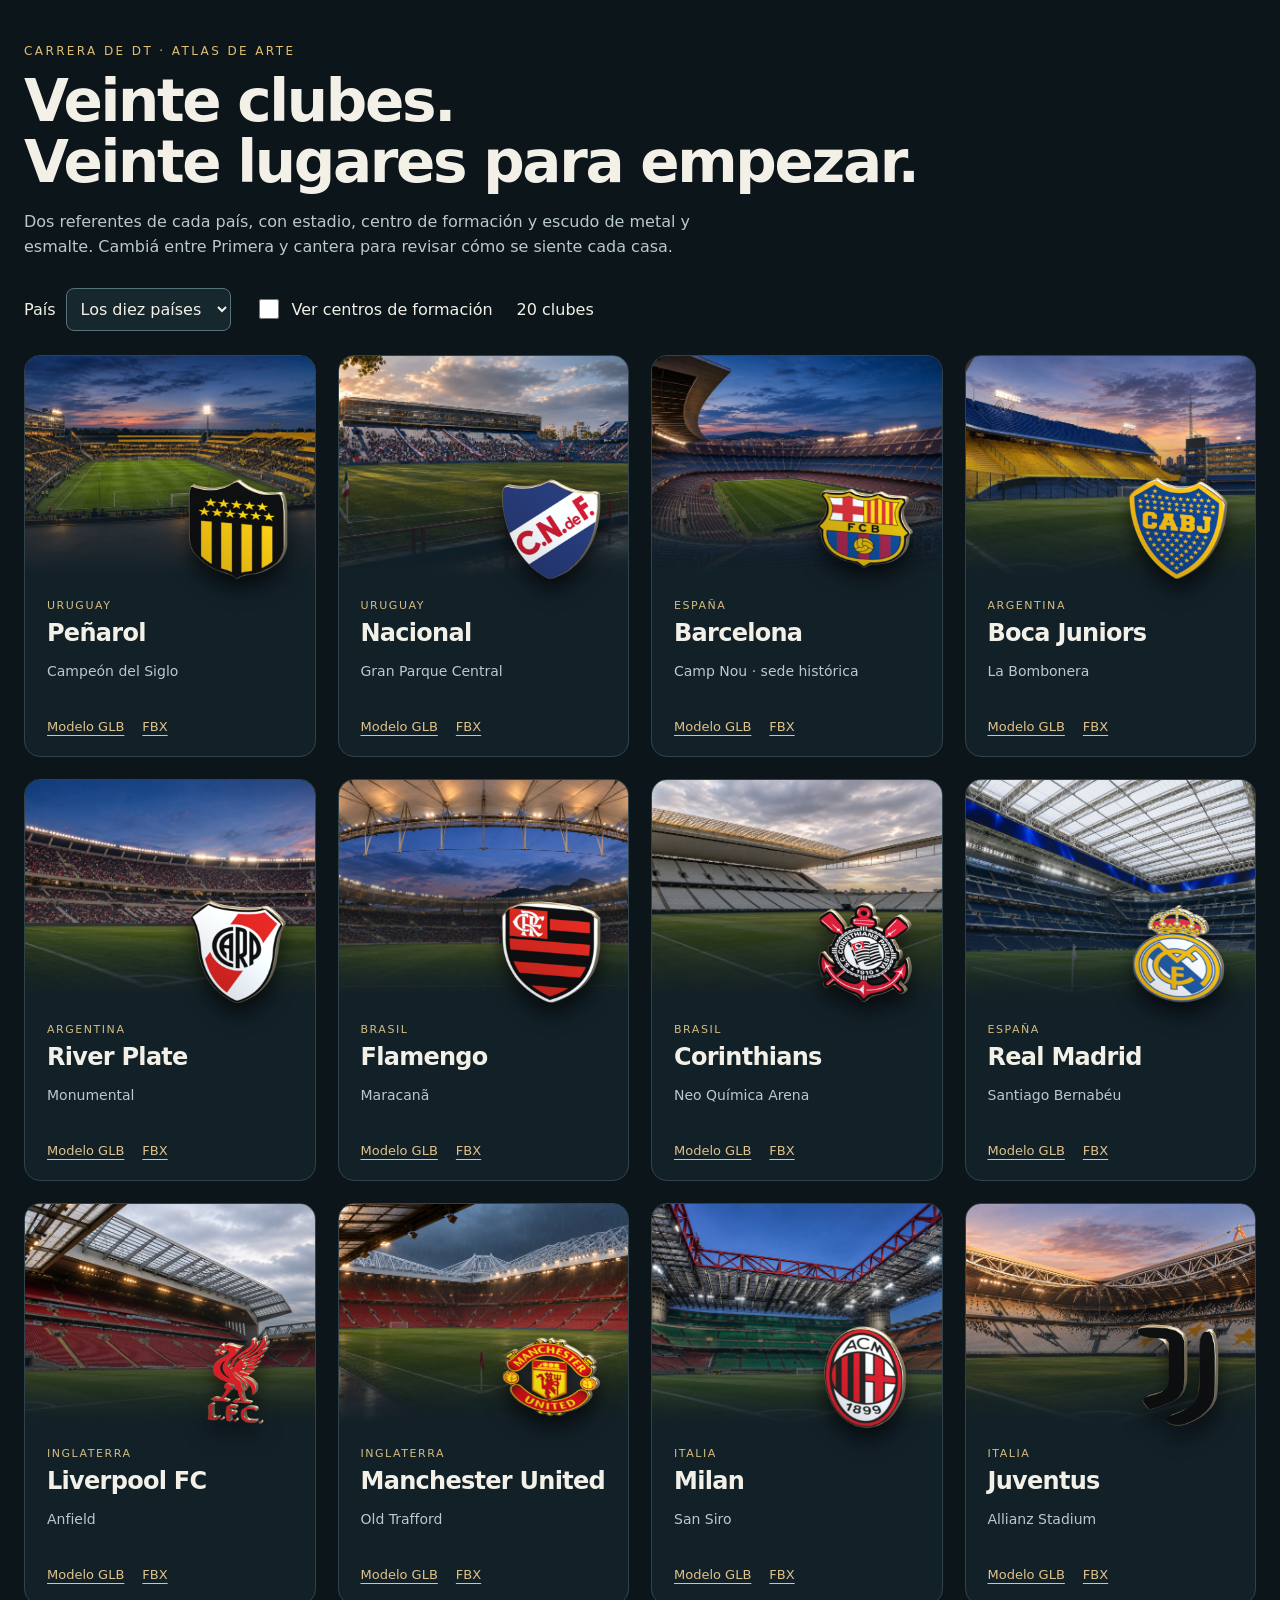
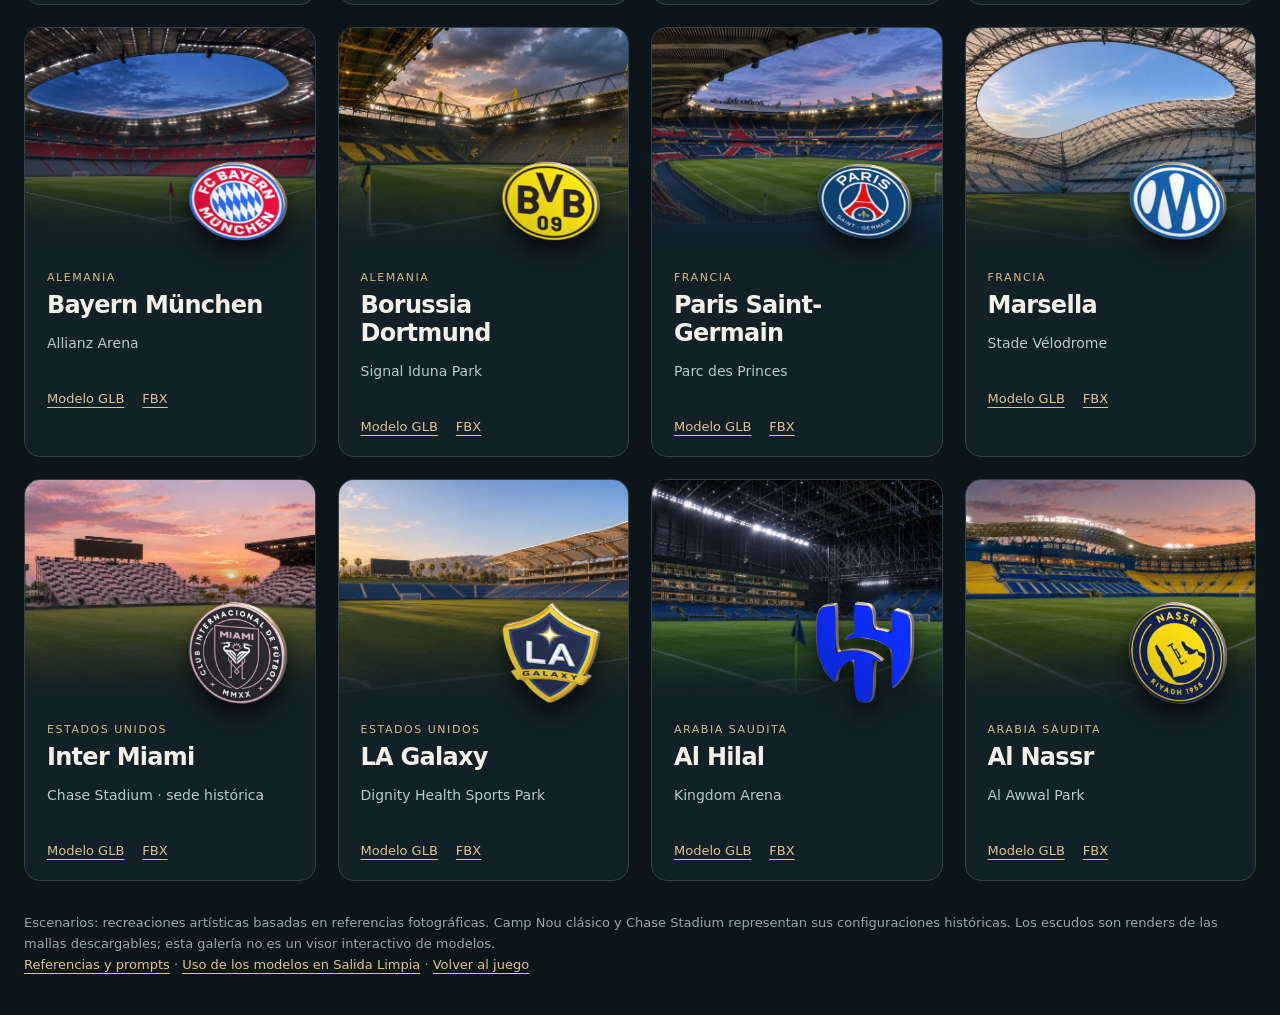
==== herramientas/galeria-clubes.html @ aaa3db13 "v16.1: veinte clubes con estadios, canteras y escudos 3D" ====
<!doctype html>
<html lang="es"><head><meta charset="utf-8"><meta name="viewport" content="width=device-width,initial-scale=1"><title>Atlas de clubes — Carrera de DT</title>
<style>
*{box-sizing:border-box}body{margin:0;background:#0c151a;color:#f3f0e8;font:16px system-ui,sans-serif}main{max-width:1400px;margin:auto;padding:40px 24px}header{margin-bottom:28px}.eyebrow{font-size:12px;letter-spacing:.2em;color:#e0be75;text-transform:uppercase}h1{font-size:clamp(32px,6vw,58px);letter-spacing:-.04em;line-height:1.05;margin:12px 0}header p{max-width:720px;color:#b9c9ce;line-height:1.6}.controls{display:flex;gap:24px;align-items:center;flex-wrap:wrap;margin:24px 0}select,button{font:inherit;color:inherit;background:#17272e;border:1px solid #56727b;border-radius:8px;padding:10px}label{display:flex;gap:10px;align-items:center}input{accent-color:#dfbe77;width:20px;height:20px}.grid{display:grid;grid-template-columns:repeat(auto-fit,minmax(280px,1fr));gap:22px}article{border:1px solid #31434a;border-radius:16px;overflow:hidden;background:#122028}article[hidden]{display:none}.scene{height:220px;background-position:center;background-size:cover;position:relative}.scene::after{content:"";position:absolute;inset:0;background:linear-gradient(0deg,#122028,transparent 65%)}.crest{position:absolute;right:12px;bottom:-18px;z-index:1;filter:drop-shadow(0 12px 10px #0009)}.info{padding:18px 22px 22px}.info>span{color:#d4bc83;text-transform:uppercase;font-size:11px;letter-spacing:.14em}h2{font-size:24px;letter-spacing:-.03em;margin:6px 0}.place{color:#b9c9ce;min-height:44px;font-size:14px;line-height:1.5}.downloads{display:flex;gap:18px}a{color:#e0c28d;font-size:13px;text-underline-offset:4px}footer{margin-top:32px;color:#94a8af;font-size:13px;line-height:1.6}:focus-visible{outline:3px solid #e0be75;outline-offset:4px}
</style></head><body><main><header><span class="eyebrow">Carrera de DT · Atlas de arte</span><h1>Veinte clubes.<br>Veinte lugares para empezar.</h1><p>Dos referentes de cada país, con estadio, centro de formación y escudo de metal y esmalte. Cambiá entre Primera y cantera para revisar cómo se siente cada casa.</p></header>
<div class="controls"><label>País <select id="country"><option value="">Los diez países</option><option>Uruguay</option><option>Argentina</option><option>Brasil</option><option>España</option><option>Inglaterra</option><option>Italia</option><option>Alemania</option><option>Francia</option><option>Estados Unidos</option><option>Arabia Saudita</option></select></label><label><input type="checkbox" id="academy">Ver centros de formación</label><span id="count" aria-live="polite">20 clubes</span></div>
<div class="grid"><article data-country="Uruguay" data-stadium="Campeón del Siglo" data-academy="Ciudad Deportiva Néstor Gonçalves" data-base="../assets/v15.1/penarol" data-era=""><div class="scene" style="background-image:url('../assets/v15.1/penarol.jpg')"><img class="crest" src="../assets/escudos-3d/penarol.png" alt="" width="130" height="130"></div><div class="info"><span>Uruguay</span><h2>Peñarol</h2><p class="place">Campeón del Siglo</p><div class="downloads"><a href="../assets/escudos-3d/penarol.glb" download>Modelo GLB</a><a href="../assets/escudos-3d/penarol.fbx" download>FBX</a></div></div></article>
<article data-country="Uruguay" data-stadium="Gran Parque Central" data-academy="Los Céspedes" data-base="../assets/v15.1/nacional" data-era=""><div class="scene" style="background-image:url('../assets/v15.1/nacional.jpg')"><img class="crest" src="../assets/escudos-3d/nacional.png" alt="" width="130" height="130"></div><div class="info"><span>Uruguay</span><h2>Nacional</h2><p class="place">Gran Parque Central</p><div class="downloads"><a href="../assets/escudos-3d/nacional.glb" download>Modelo GLB</a><a href="../assets/escudos-3d/nacional.fbx" download>FBX</a></div></div></article>
<article data-country="España" data-stadium="Camp Nou" data-academy="Ciutat Esportiva Joan Gamper" data-base="../assets/v15.1/barcelona" data-era="clásico"><div class="scene" style="background-image:url('../assets/v15.1/barcelona.jpg')"><img class="crest" src="../assets/escudos-3d/barcelona.png" alt="" width="130" height="130"></div><div class="info"><span>España</span><h2>Barcelona</h2><p class="place">Camp Nou · sede histórica</p><div class="downloads"><a href="../assets/escudos-3d/barcelona.glb" download>Modelo GLB</a><a href="../assets/escudos-3d/barcelona.fbx" download>FBX</a></div></div></article>
<article data-country="Argentina" data-stadium="La Bombonera" data-academy="Boca Predio" data-base="../assets/v16.1/boca-juniors" data-era=""><div class="scene" style="background-image:url('../assets/v16.1/boca-juniors.jpg')"><img class="crest" src="../assets/escudos-3d/boca-juniors.png" alt="" width="130" height="130"></div><div class="info"><span>Argentina</span><h2>Boca Juniors</h2><p class="place">La Bombonera</p><div class="downloads"><a href="../assets/escudos-3d/boca-juniors.glb" download>Modelo GLB</a><a href="../assets/escudos-3d/boca-juniors.fbx" download>FBX</a></div></div></article>
<article data-country="Argentina" data-stadium="Monumental" data-academy="River Camp" data-base="../assets/v16.1/river-plate" data-era=""><div class="scene" style="background-image:url('../assets/v16.1/river-plate.jpg')"><img class="crest" src="../assets/escudos-3d/river-plate.png" alt="" width="130" height="130"></div><div class="info"><span>Argentina</span><h2>River Plate</h2><p class="place">Monumental</p><div class="downloads"><a href="../assets/escudos-3d/river-plate.glb" download>Modelo GLB</a><a href="../assets/escudos-3d/river-plate.fbx" download>FBX</a></div></div></article>
<article data-country="Brasil" data-stadium="Maracanã" data-academy="Ninho do Urubu" data-base="../assets/v16.1/flamengo" data-era=""><div class="scene" style="background-image:url('../assets/v16.1/flamengo.jpg')"><img class="crest" src="../assets/escudos-3d/flamengo.png" alt="" width="130" height="130"></div><div class="info"><span>Brasil</span><h2>Flamengo</h2><p class="place">Maracanã</p><div class="downloads"><a href="../assets/escudos-3d/flamengo.glb" download>Modelo GLB</a><a href="../assets/escudos-3d/flamengo.fbx" download>FBX</a></div></div></article>
<article data-country="Brasil" data-stadium="Neo Química Arena" data-academy="CT de Base · Parque Ecológico" data-base="../assets/v16.1/corinthians" data-era=""><div class="scene" style="background-image:url('../assets/v16.1/corinthians.jpg')"><img class="crest" src="../assets/escudos-3d/corinthians.png" alt="" width="130" height="130"></div><div class="info"><span>Brasil</span><h2>Corinthians</h2><p class="place">Neo Química Arena</p><div class="downloads"><a href="../assets/escudos-3d/corinthians.glb" download>Modelo GLB</a><a href="../assets/escudos-3d/corinthians.fbx" download>FBX</a></div></div></article>
<article data-country="España" data-stadium="Santiago Bernabéu" data-academy="Ciudad Real Madrid · Valdebebas" data-base="../assets/v16.1/real-madrid" data-era=""><div class="scene" style="background-image:url('../assets/v16.1/real-madrid.jpg')"><img class="crest" src="../assets/escudos-3d/real-madrid.png" alt="" width="130" height="130"></div><div class="info"><span>España</span><h2>Real Madrid</h2><p class="place">Santiago Bernabéu</p><div class="downloads"><a href="../assets/escudos-3d/real-madrid.glb" download>Modelo GLB</a><a href="../assets/escudos-3d/real-madrid.fbx" download>FBX</a></div></div></article>
<article data-country="Inglaterra" data-stadium="Anfield" data-academy="Kirkby · Campus de formación" data-base="../assets/v16.1/liverpool-fc" data-era=""><div class="scene" style="background-image:url('../assets/v16.1/liverpool-fc.jpg')"><img class="crest" src="../assets/escudos-3d/liverpool-fc.png" alt="" width="130" height="130"></div><div class="info"><span>Inglaterra</span><h2>Liverpool FC</h2><p class="place">Anfield</p><div class="downloads"><a href="../assets/escudos-3d/liverpool-fc.glb" download>Modelo GLB</a><a href="../assets/escudos-3d/liverpool-fc.fbx" download>FBX</a></div></div></article>
<article data-country="Inglaterra" data-stadium="Old Trafford" data-academy="Academia de Carrington" data-base="../assets/v16.1/manchester-united" data-era=""><div class="scene" style="background-image:url('../assets/v16.1/manchester-united.jpg')"><img class="crest" src="../assets/escudos-3d/manchester-united.png" alt="" width="130" height="130"></div><div class="info"><span>Inglaterra</span><h2>Manchester United</h2><p class="place">Old Trafford</p><div class="downloads"><a href="../assets/escudos-3d/manchester-united.glb" download>Modelo GLB</a><a href="../assets/escudos-3d/manchester-united.fbx" download>FBX</a></div></div></article>
<article data-country="Italia" data-stadium="San Siro" data-academy="Centro Sportivo Vismara" data-base="../assets/v16.1/milan" data-era=""><div class="scene" style="background-image:url('../assets/v16.1/milan.jpg')"><img class="crest" src="../assets/escudos-3d/milan.png" alt="" width="130" height="130"></div><div class="info"><span>Italia</span><h2>Milan</h2><p class="place">San Siro</p><div class="downloads"><a href="../assets/escudos-3d/milan.glb" download>Modelo GLB</a><a href="../assets/escudos-3d/milan.fbx" download>FBX</a></div></div></article>
<article data-country="Italia" data-stadium="Allianz Stadium" data-academy="Juventus Training Center · Vinovo" data-base="../assets/v16.1/juventus" data-era=""><div class="scene" style="background-image:url('../assets/v16.1/juventus.jpg')"><img class="crest" src="../assets/escudos-3d/juventus.png" alt="" width="130" height="130"></div><div class="info"><span>Italia</span><h2>Juventus</h2><p class="place">Allianz Stadium</p><div class="downloads"><a href="../assets/escudos-3d/juventus.glb" download>Modelo GLB</a><a href="../assets/escudos-3d/juventus.fbx" download>FBX</a></div></div></article>
<article data-country="Alemania" data-stadium="Allianz Arena" data-academy="FC Bayern Campus" data-base="../assets/v16.1/bayern-munchen" data-era=""><div class="scene" style="background-image:url('../assets/v16.1/bayern-munchen.jpg')"><img class="crest" src="../assets/escudos-3d/bayern-munchen.png" alt="" width="130" height="130"></div><div class="info"><span>Alemania</span><h2>Bayern München</h2><p class="place">Allianz Arena</p><div class="downloads"><a href="../assets/escudos-3d/bayern-munchen.glb" download>Modelo GLB</a><a href="../assets/escudos-3d/bayern-munchen.fbx" download>FBX</a></div></div></article>
<article data-country="Alemania" data-stadium="Signal Iduna Park" data-academy="Brackel · Hohenbuschei" data-base="../assets/v16.1/borussia-dortmund" data-era=""><div class="scene" style="background-image:url('../assets/v16.1/borussia-dortmund.jpg')"><img class="crest" src="../assets/escudos-3d/borussia-dortmund.png" alt="" width="130" height="130"></div><div class="info"><span>Alemania</span><h2>Borussia Dortmund</h2><p class="place">Signal Iduna Park</p><div class="downloads"><a href="../assets/escudos-3d/borussia-dortmund.glb" download>Modelo GLB</a><a href="../assets/escudos-3d/borussia-dortmund.fbx" download>FBX</a></div></div></article>
<article data-country="Francia" data-stadium="Parc des Princes" data-academy="Campus PSG · Poissy" data-base="../assets/v16.1/paris-saint-germain" data-era=""><div class="scene" style="background-image:url('../assets/v16.1/paris-saint-germain.jpg')"><img class="crest" src="../assets/escudos-3d/paris-saint-germain.png" alt="" width="130" height="130"></div><div class="info"><span>Francia</span><h2>Paris Saint-Germain</h2><p class="place">Parc des Princes</p><div class="downloads"><a href="../assets/escudos-3d/paris-saint-germain.glb" download>Modelo GLB</a><a href="../assets/escudos-3d/paris-saint-germain.fbx" download>FBX</a></div></div></article>
<article data-country="Francia" data-stadium="Stade Vélodrome" data-academy="La Commanderie · Robert Louis-Dreyfus" data-base="../assets/v16.1/marsella" data-era=""><div class="scene" style="background-image:url('../assets/v16.1/marsella.jpg')"><img class="crest" src="../assets/escudos-3d/marsella.png" alt="" width="130" height="130"></div><div class="info"><span>Francia</span><h2>Marsella</h2><p class="place">Stade Vélodrome</p><div class="downloads"><a href="../assets/escudos-3d/marsella.glb" download>Modelo GLB</a><a href="../assets/escudos-3d/marsella.fbx" download>FBX</a></div></div></article>
<article data-country="Estados Unidos" data-stadium="Chase Stadium" data-academy="Florida Blue Training Center" data-base="../assets/v16.1/inter-miami" data-era="Fort Lauderdale"><div class="scene" style="background-image:url('../assets/v16.1/inter-miami.jpg')"><img class="crest" src="../assets/escudos-3d/inter-miami.png" alt="" width="130" height="130"></div><div class="info"><span>Estados Unidos</span><h2>Inter Miami</h2><p class="place">Chase Stadium · sede histórica</p><div class="downloads"><a href="../assets/escudos-3d/inter-miami.glb" download>Modelo GLB</a><a href="../assets/escudos-3d/inter-miami.fbx" download>FBX</a></div></div></article>
<article data-country="Estados Unidos" data-stadium="Dignity Health Sports Park" data-academy="Academia LA Galaxy · Carson" data-base="../assets/v16.1/la-galaxy" data-era=""><div class="scene" style="background-image:url('../assets/v16.1/la-galaxy.jpg')"><img class="crest" src="../assets/escudos-3d/la-galaxy.png" alt="" width="130" height="130"></div><div class="info"><span>Estados Unidos</span><h2>LA Galaxy</h2><p class="place">Dignity Health Sports Park</p><div class="downloads"><a href="../assets/escudos-3d/la-galaxy.glb" download>Modelo GLB</a><a href="../assets/escudos-3d/la-galaxy.fbx" download>FBX</a></div></div></article>
<article data-country="Arabia Saudita" data-stadium="Kingdom Arena" data-academy="Academia Al Hilal · Al Qirawan" data-base="../assets/v16.1/al-hilal" data-era=""><div class="scene" style="background-image:url('../assets/v16.1/al-hilal.jpg')"><img class="crest" src="../assets/escudos-3d/al-hilal.png" alt="" width="130" height="130"></div><div class="info"><span>Arabia Saudita</span><h2>Al Hilal</h2><p class="place">Kingdom Arena</p><div class="downloads"><a href="../assets/escudos-3d/al-hilal.glb" download>Modelo GLB</a><a href="../assets/escudos-3d/al-hilal.fbx" download>FBX</a></div></div></article>
<article data-country="Arabia Saudita" data-stadium="Al Awwal Park" data-academy="Prince Abdulrahman bin Saud" data-base="../assets/v16.1/al-nassr" data-era=""><div class="scene" style="background-image:url('../assets/v16.1/al-nassr.jpg')"><img class="crest" src="../assets/escudos-3d/al-nassr.png" alt="" width="130" height="130"></div><div class="info"><span>Arabia Saudita</span><h2>Al Nassr</h2><p class="place">Al Awwal Park</p><div class="downloads"><a href="../assets/escudos-3d/al-nassr.glb" download>Modelo GLB</a><a href="../assets/escudos-3d/al-nassr.fbx" download>FBX</a></div></div></article></div>
<footer>Escenarios: recreaciones artísticas basadas en referencias fotográficas. Camp Nou clásico y Chase Stadium representan sus configuraciones históricas. Los escudos son renders de las mallas descargables; esta galería no es un visor interactivo de modelos.<br><a href="../assets/v16.1/PROMPTS.md">Referencias y prompts</a> · <a href="../assets/escudos-3d/README.md">Uso de los modelos en Salida Limpia</a> · <a href="../index.html">Volver al juego</a></footer>
</main><script>
function update(){const country=document.getElementById('country').value,academy=document.getElementById('academy').checked;let count=0;document.querySelectorAll('article').forEach(card=>{card.hidden=!!country&&card.dataset.country!==country;if(!card.hidden)count++;card.querySelector('.scene').style.backgroundImage="url('"+card.dataset.base+(academy?'-cantera':'')+".jpg')";card.querySelector('.place').textContent=(academy?card.dataset.academy:card.dataset.stadium)+(!academy&&card.dataset.era?' · sede histórica':'')});document.getElementById('count').textContent=count+' clubes'}
document.getElementById('country').addEventListener('change',update);document.getElementById('academy').addEventListener('change',update);
</script></body></html>
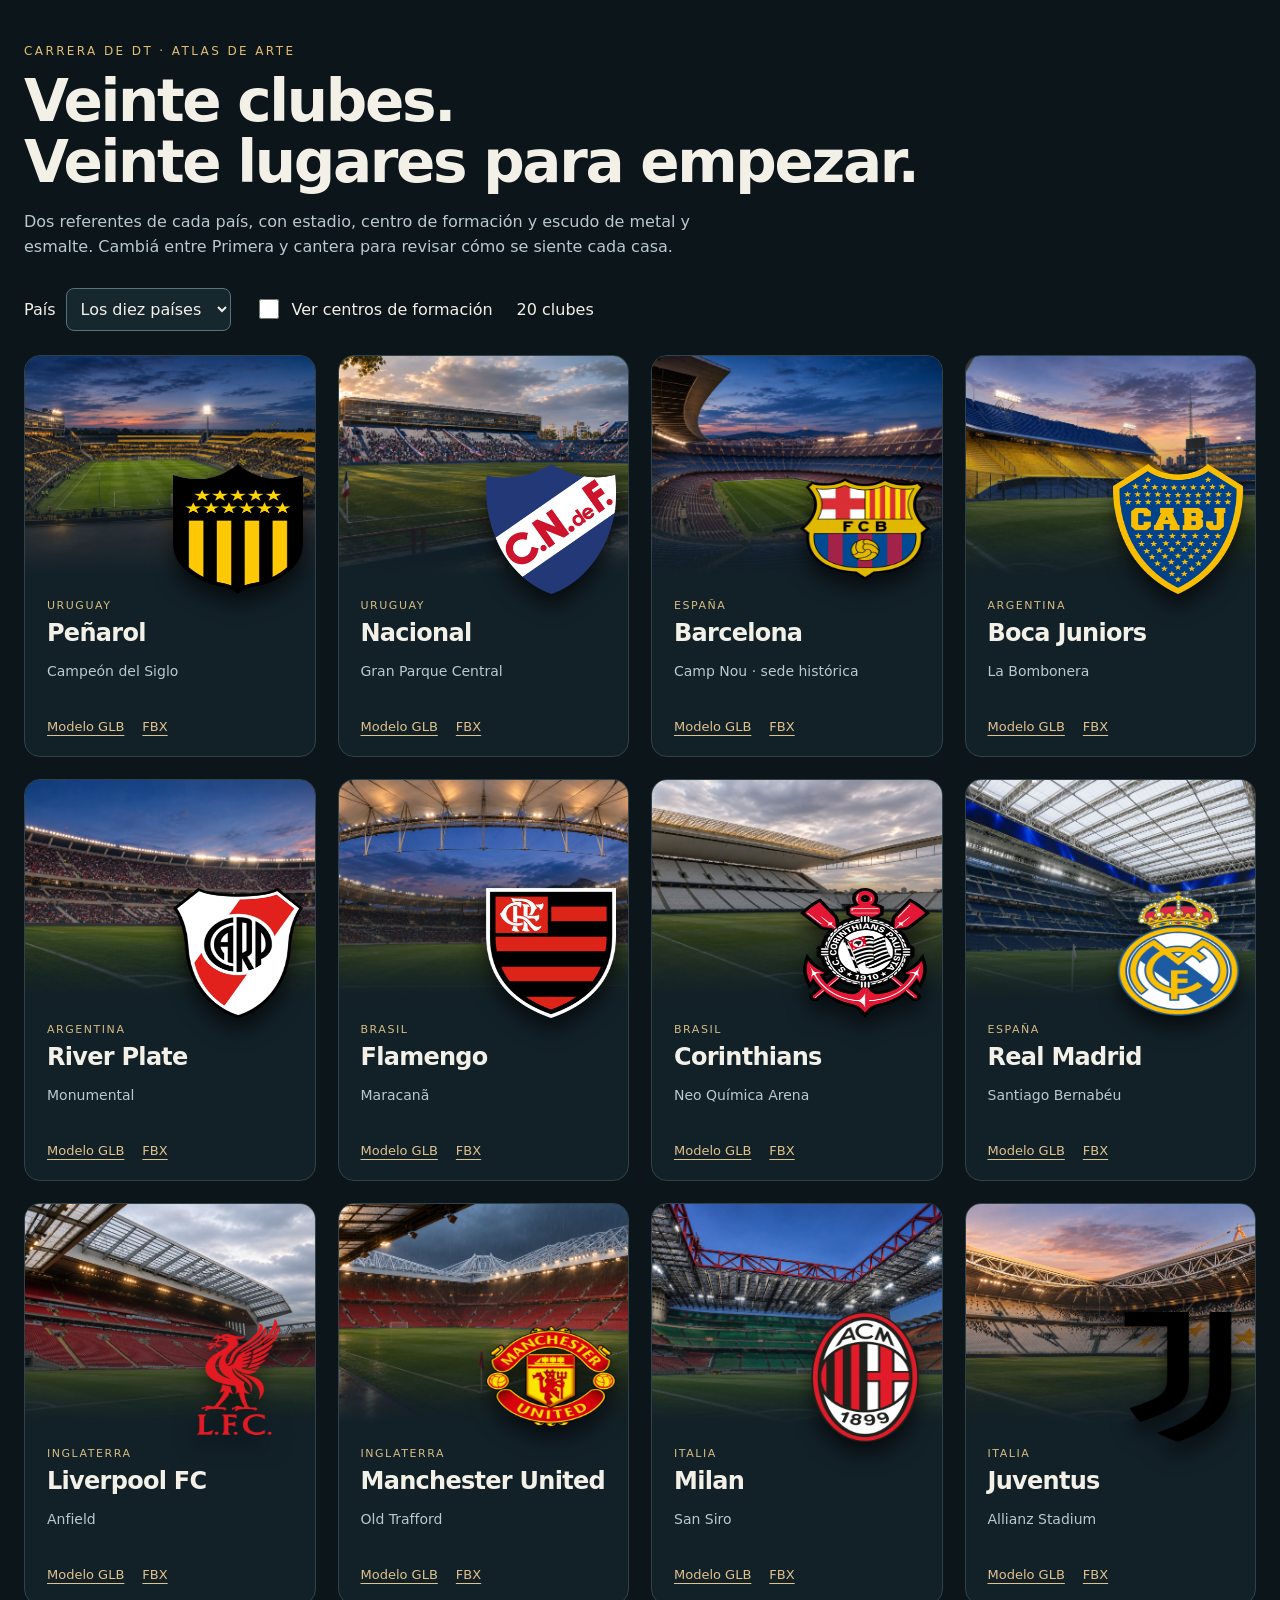
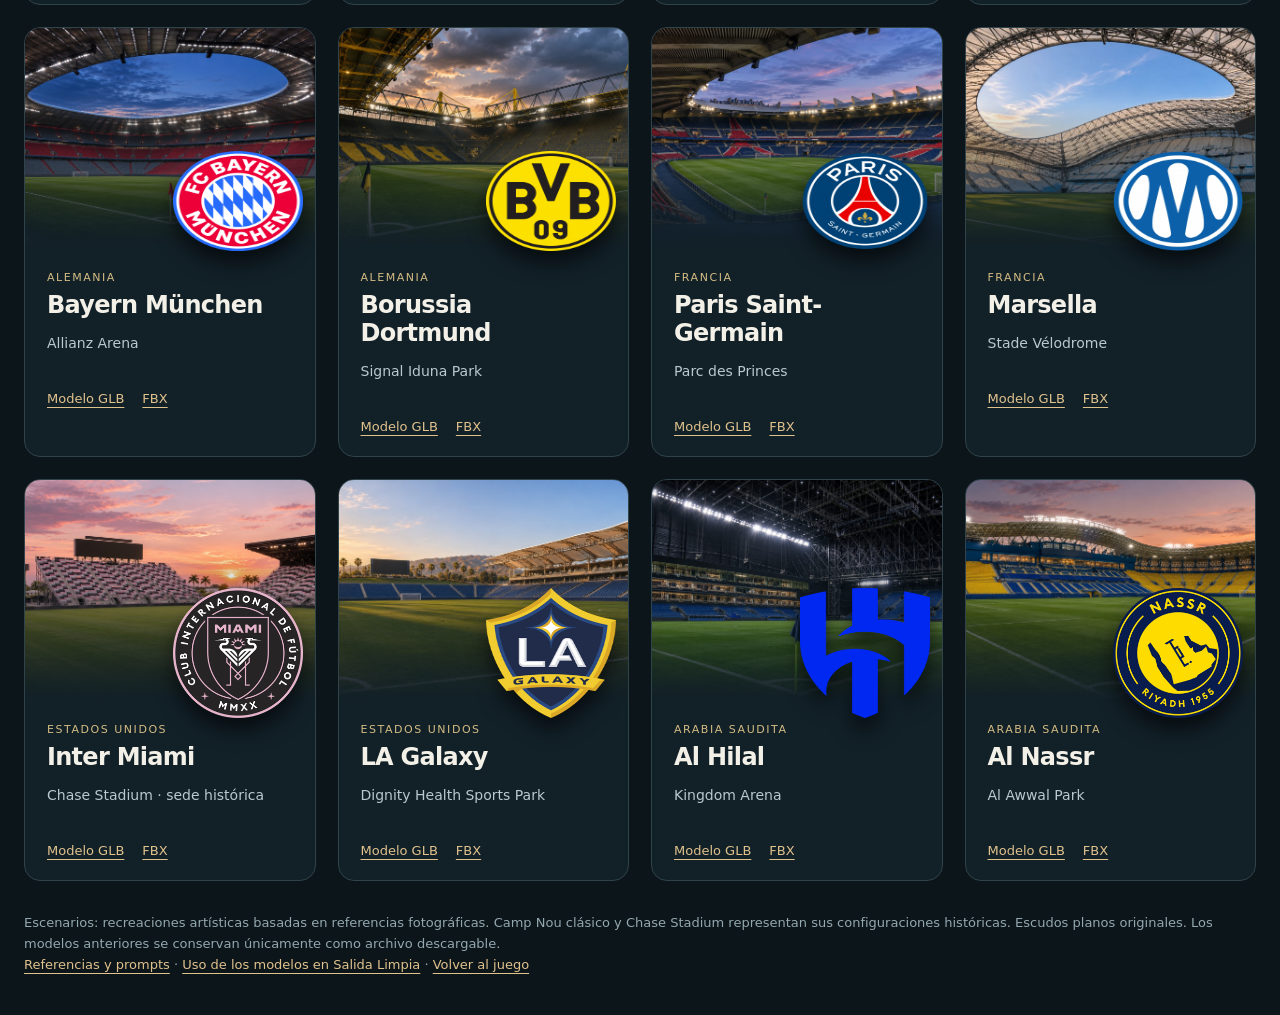
==== commit 178e9335: "v18.0.1: recuperar escudos 2D y corregir festejo tactico" ====
--- a/herramientas/galeria-clubes.html
+++ b/herramientas/galeria-clubes.html
@@ -4,27 +4,27 @@
 *{box-sizing:border-box}body{margin:0;background:#0c151a;color:#f3f0e8;font:16px system-ui,sans-serif}main{max-width:1400px;margin:auto;padding:40px 24px}header{margin-bottom:28px}.eyebrow{font-size:12px;letter-spacing:.2em;color:#e0be75;text-transform:uppercase}h1{font-size:clamp(32px,6vw,58px);letter-spacing:-.04em;line-height:1.05;margin:12px 0}header p{max-width:720px;color:#b9c9ce;line-height:1.6}.controls{display:flex;gap:24px;align-items:center;flex-wrap:wrap;margin:24px 0}select,button{font:inherit;color:inherit;background:#17272e;border:1px solid #56727b;border-radius:8px;padding:10px}label{display:flex;gap:10px;align-items:center}input{accent-color:#dfbe77;width:20px;height:20px}.grid{display:grid;grid-template-columns:repeat(auto-fit,minmax(280px,1fr));gap:22px}article{border:1px solid #31434a;border-radius:16px;overflow:hidden;background:#122028}article[hidden]{display:none}.scene{height:220px;background-position:center;background-size:cover;position:relative}.scene::after{content:"";position:absolute;inset:0;background:linear-gradient(0deg,#122028,transparent 65%)}.crest{position:absolute;right:12px;bottom:-18px;z-index:1;filter:drop-shadow(0 12px 10px #0009)}.info{padding:18px 22px 22px}.info>span{color:#d4bc83;text-transform:uppercase;font-size:11px;letter-spacing:.14em}h2{font-size:24px;letter-spacing:-.03em;margin:6px 0}.place{color:#b9c9ce;min-height:44px;font-size:14px;line-height:1.5}.downloads{display:flex;gap:18px}a{color:#e0c28d;font-size:13px;text-underline-offset:4px}footer{margin-top:32px;color:#94a8af;font-size:13px;line-height:1.6}:focus-visible{outline:3px solid #e0be75;outline-offset:4px}
 </style></head><body><main><header><span class="eyebrow">Carrera de DT · Atlas de arte</span><h1>Veinte clubes.<br>Veinte lugares para empezar.</h1><p>Dos referentes de cada país, con estadio, centro de formación y escudo de metal y esmalte. Cambiá entre Primera y cantera para revisar cómo se siente cada casa.</p></header>
 <div class="controls"><label>País <select id="country"><option value="">Los diez países</option><option>Uruguay</option><option>Argentina</option><option>Brasil</option><option>España</option><option>Inglaterra</option><option>Italia</option><option>Alemania</option><option>Francia</option><option>Estados Unidos</option><option>Arabia Saudita</option></select></label><label><input type="checkbox" id="academy">Ver centros de formación</label><span id="count" aria-live="polite">20 clubes</span></div>
-<div class="grid"><article data-country="Uruguay" data-stadium="Campeón del Siglo" data-academy="Ciudad Deportiva Néstor Gonçalves" data-base="../assets/v15.1/penarol" data-era=""><div class="scene" style="background-image:url('../assets/v15.1/penarol.jpg')"><img class="crest" src="../assets/escudos-3d/penarol.png" alt="" width="130" height="130"></div><div class="info"><span>Uruguay</span><h2>Peñarol</h2><p class="place">Campeón del Siglo</p><div class="downloads"><a href="../assets/escudos-3d/penarol.glb" download>Modelo GLB</a><a href="../assets/escudos-3d/penarol.fbx" download>FBX</a></div></div></article>
-<article data-country="Uruguay" data-stadium="Gran Parque Central" data-academy="Los Céspedes" data-base="../assets/v15.1/nacional" data-era=""><div class="scene" style="background-image:url('../assets/v15.1/nacional.jpg')"><img class="crest" src="../assets/escudos-3d/nacional.png" alt="" width="130" height="130"></div><div class="info"><span>Uruguay</span><h2>Nacional</h2><p class="place">Gran Parque Central</p><div class="downloads"><a href="../assets/escudos-3d/nacional.glb" download>Modelo GLB</a><a href="../assets/escudos-3d/nacional.fbx" download>FBX</a></div></div></article>
-<article data-country="España" data-stadium="Camp Nou" data-academy="Ciutat Esportiva Joan Gamper" data-base="../assets/v15.1/barcelona" data-era="clásico"><div class="scene" style="background-image:url('../assets/v15.1/barcelona.jpg')"><img class="crest" src="../assets/escudos-3d/barcelona.png" alt="" width="130" height="130"></div><div class="info"><span>España</span><h2>Barcelona</h2><p class="place">Camp Nou · sede histórica</p><div class="downloads"><a href="../assets/escudos-3d/barcelona.glb" download>Modelo GLB</a><a href="../assets/escudos-3d/barcelona.fbx" download>FBX</a></div></div></article>
-<article data-country="Argentina" data-stadium="La Bombonera" data-academy="Boca Predio" data-base="../assets/v16.1/boca-juniors" data-era=""><div class="scene" style="background-image:url('../assets/v16.1/boca-juniors.jpg')"><img class="crest" src="../assets/escudos-3d/boca-juniors.png" alt="" width="130" height="130"></div><div class="info"><span>Argentina</span><h2>Boca Juniors</h2><p class="place">La Bombonera</p><div class="downloads"><a href="../assets/escudos-3d/boca-juniors.glb" download>Modelo GLB</a><a href="../assets/escudos-3d/boca-juniors.fbx" download>FBX</a></div></div></article>
-<article data-country="Argentina" data-stadium="Monumental" data-academy="River Camp" data-base="../assets/v16.1/river-plate" data-era=""><div class="scene" style="background-image:url('../assets/v16.1/river-plate.jpg')"><img class="crest" src="../assets/escudos-3d/river-plate.png" alt="" width="130" height="130"></div><div class="info"><span>Argentina</span><h2>River Plate</h2><p class="place">Monumental</p><div class="downloads"><a href="../assets/escudos-3d/river-plate.glb" download>Modelo GLB</a><a href="../assets/escudos-3d/river-plate.fbx" download>FBX</a></div></div></article>
-<article data-country="Brasil" data-stadium="Maracanã" data-academy="Ninho do Urubu" data-base="../assets/v16.1/flamengo" data-era=""><div class="scene" style="background-image:url('../assets/v16.1/flamengo.jpg')"><img class="crest" src="../assets/escudos-3d/flamengo.png" alt="" width="130" height="130"></div><div class="info"><span>Brasil</span><h2>Flamengo</h2><p class="place">Maracanã</p><div class="downloads"><a href="../assets/escudos-3d/flamengo.glb" download>Modelo GLB</a><a href="../assets/escudos-3d/flamengo.fbx" download>FBX</a></div></div></article>
-<article data-country="Brasil" data-stadium="Neo Química Arena" data-academy="CT de Base · Parque Ecológico" data-base="../assets/v16.1/corinthians" data-era=""><div class="scene" style="background-image:url('../assets/v16.1/corinthians.jpg')"><img class="crest" src="../assets/escudos-3d/corinthians.png" alt="" width="130" height="130"></div><div class="info"><span>Brasil</span><h2>Corinthians</h2><p class="place">Neo Química Arena</p><div class="downloads"><a href="../assets/escudos-3d/corinthians.glb" download>Modelo GLB</a><a href="../assets/escudos-3d/corinthians.fbx" download>FBX</a></div></div></article>
-<article data-country="España" data-stadium="Santiago Bernabéu" data-academy="Ciudad Real Madrid · Valdebebas" data-base="../assets/v16.1/real-madrid" data-era=""><div class="scene" style="background-image:url('../assets/v16.1/real-madrid.jpg')"><img class="crest" src="../assets/escudos-3d/real-madrid.png" alt="" width="130" height="130"></div><div class="info"><span>España</span><h2>Real Madrid</h2><p class="place">Santiago Bernabéu</p><div class="downloads"><a href="../assets/escudos-3d/real-madrid.glb" download>Modelo GLB</a><a href="../assets/escudos-3d/real-madrid.fbx" download>FBX</a></div></div></article>
-<article data-country="Inglaterra" data-stadium="Anfield" data-academy="Kirkby · Campus de formación" data-base="../assets/v16.1/liverpool-fc" data-era=""><div class="scene" style="background-image:url('../assets/v16.1/liverpool-fc.jpg')"><img class="crest" src="../assets/escudos-3d/liverpool-fc.png" alt="" width="130" height="130"></div><div class="info"><span>Inglaterra</span><h2>Liverpool FC</h2><p class="place">Anfield</p><div class="downloads"><a href="../assets/escudos-3d/liverpool-fc.glb" download>Modelo GLB</a><a href="../assets/escudos-3d/liverpool-fc.fbx" download>FBX</a></div></div></article>
-<article data-country="Inglaterra" data-stadium="Old Trafford" data-academy="Academia de Carrington" data-base="../assets/v16.1/manchester-united" data-era=""><div class="scene" style="background-image:url('../assets/v16.1/manchester-united.jpg')"><img class="crest" src="../assets/escudos-3d/manchester-united.png" alt="" width="130" height="130"></div><div class="info"><span>Inglaterra</span><h2>Manchester United</h2><p class="place">Old Trafford</p><div class="downloads"><a href="../assets/escudos-3d/manchester-united.glb" download>Modelo GLB</a><a href="../assets/escudos-3d/manchester-united.fbx" download>FBX</a></div></div></article>
-<article data-country="Italia" data-stadium="San Siro" data-academy="Centro Sportivo Vismara" data-base="../assets/v16.1/milan" data-era=""><div class="scene" style="background-image:url('../assets/v16.1/milan.jpg')"><img class="crest" src="../assets/escudos-3d/milan.png" alt="" width="130" height="130"></div><div class="info"><span>Italia</span><h2>Milan</h2><p class="place">San Siro</p><div class="downloads"><a href="../assets/escudos-3d/milan.glb" download>Modelo GLB</a><a href="../assets/escudos-3d/milan.fbx" download>FBX</a></div></div></article>
-<article data-country="Italia" data-stadium="Allianz Stadium" data-academy="Juventus Training Center · Vinovo" data-base="../assets/v16.1/juventus" data-era=""><div class="scene" style="background-image:url('../assets/v16.1/juventus.jpg')"><img class="crest" src="../assets/escudos-3d/juventus.png" alt="" width="130" height="130"></div><div class="info"><span>Italia</span><h2>Juventus</h2><p class="place">Allianz Stadium</p><div class="downloads"><a href="../assets/escudos-3d/juventus.glb" download>Modelo GLB</a><a href="../assets/escudos-3d/juventus.fbx" download>FBX</a></div></div></article>
-<article data-country="Alemania" data-stadium="Allianz Arena" data-academy="FC Bayern Campus" data-base="../assets/v16.1/bayern-munchen" data-era=""><div class="scene" style="background-image:url('../assets/v16.1/bayern-munchen.jpg')"><img class="crest" src="../assets/escudos-3d/bayern-munchen.png" alt="" width="130" height="130"></div><div class="info"><span>Alemania</span><h2>Bayern München</h2><p class="place">Allianz Arena</p><div class="downloads"><a href="../assets/escudos-3d/bayern-munchen.glb" download>Modelo GLB</a><a href="../assets/escudos-3d/bayern-munchen.fbx" download>FBX</a></div></div></article>
-<article data-country="Alemania" data-stadium="Signal Iduna Park" data-academy="Brackel · Hohenbuschei" data-base="../assets/v16.1/borussia-dortmund" data-era=""><div class="scene" style="background-image:url('../assets/v16.1/borussia-dortmund.jpg')"><img class="crest" src="../assets/escudos-3d/borussia-dortmund.png" alt="" width="130" height="130"></div><div class="info"><span>Alemania</span><h2>Borussia Dortmund</h2><p class="place">Signal Iduna Park</p><div class="downloads"><a href="../assets/escudos-3d/borussia-dortmund.glb" download>Modelo GLB</a><a href="../assets/escudos-3d/borussia-dortmund.fbx" download>FBX</a></div></div></article>
-<article data-country="Francia" data-stadium="Parc des Princes" data-academy="Campus PSG · Poissy" data-base="../assets/v16.1/paris-saint-germain" data-era=""><div class="scene" style="background-image:url('../assets/v16.1/paris-saint-germain.jpg')"><img class="crest" src="../assets/escudos-3d/paris-saint-germain.png" alt="" width="130" height="130"></div><div class="info"><span>Francia</span><h2>Paris Saint-Germain</h2><p class="place">Parc des Princes</p><div class="downloads"><a href="../assets/escudos-3d/paris-saint-germain.glb" download>Modelo GLB</a><a href="../assets/escudos-3d/paris-saint-germain.fbx" download>FBX</a></div></div></article>
-<article data-country="Francia" data-stadium="Stade Vélodrome" data-academy="La Commanderie · Robert Louis-Dreyfus" data-base="../assets/v16.1/marsella" data-era=""><div class="scene" style="background-image:url('../assets/v16.1/marsella.jpg')"><img class="crest" src="../assets/escudos-3d/marsella.png" alt="" width="130" height="130"></div><div class="info"><span>Francia</span><h2>Marsella</h2><p class="place">Stade Vélodrome</p><div class="downloads"><a href="../assets/escudos-3d/marsella.glb" download>Modelo GLB</a><a href="../assets/escudos-3d/marsella.fbx" download>FBX</a></div></div></article>
-<article data-country="Estados Unidos" data-stadium="Chase Stadium" data-academy="Florida Blue Training Center" data-base="../assets/v16.1/inter-miami" data-era="Fort Lauderdale"><div class="scene" style="background-image:url('../assets/v16.1/inter-miami.jpg')"><img class="crest" src="../assets/escudos-3d/inter-miami.png" alt="" width="130" height="130"></div><div class="info"><span>Estados Unidos</span><h2>Inter Miami</h2><p class="place">Chase Stadium · sede histórica</p><div class="downloads"><a href="../assets/escudos-3d/inter-miami.glb" download>Modelo GLB</a><a href="../assets/escudos-3d/inter-miami.fbx" download>FBX</a></div></div></article>
-<article data-country="Estados Unidos" data-stadium="Dignity Health Sports Park" data-academy="Academia LA Galaxy · Carson" data-base="../assets/v16.1/la-galaxy" data-era=""><div class="scene" style="background-image:url('../assets/v16.1/la-galaxy.jpg')"><img class="crest" src="../assets/escudos-3d/la-galaxy.png" alt="" width="130" height="130"></div><div class="info"><span>Estados Unidos</span><h2>LA Galaxy</h2><p class="place">Dignity Health Sports Park</p><div class="downloads"><a href="../assets/escudos-3d/la-galaxy.glb" download>Modelo GLB</a><a href="../assets/escudos-3d/la-galaxy.fbx" download>FBX</a></div></div></article>
-<article data-country="Arabia Saudita" data-stadium="Kingdom Arena" data-academy="Academia Al Hilal · Al Qirawan" data-base="../assets/v16.1/al-hilal" data-era=""><div class="scene" style="background-image:url('../assets/v16.1/al-hilal.jpg')"><img class="crest" src="../assets/escudos-3d/al-hilal.png" alt="" width="130" height="130"></div><div class="info"><span>Arabia Saudita</span><h2>Al Hilal</h2><p class="place">Kingdom Arena</p><div class="downloads"><a href="../assets/escudos-3d/al-hilal.glb" download>Modelo GLB</a><a href="../assets/escudos-3d/al-hilal.fbx" download>FBX</a></div></div></article>
-<article data-country="Arabia Saudita" data-stadium="Al Awwal Park" data-academy="Prince Abdulrahman bin Saud" data-base="../assets/v16.1/al-nassr" data-era=""><div class="scene" style="background-image:url('../assets/v16.1/al-nassr.jpg')"><img class="crest" src="../assets/escudos-3d/al-nassr.png" alt="" width="130" height="130"></div><div class="info"><span>Arabia Saudita</span><h2>Al Nassr</h2><p class="place">Al Awwal Park</p><div class="downloads"><a href="../assets/escudos-3d/al-nassr.glb" download>Modelo GLB</a><a href="../assets/escudos-3d/al-nassr.fbx" download>FBX</a></div></div></article></div>
-<footer>Escenarios: recreaciones artísticas basadas en referencias fotográficas. Camp Nou clásico y Chase Stadium representan sus configuraciones históricas. Los escudos son renders de las mallas descargables; esta galería no es un visor interactivo de modelos.<br><a href="../assets/v16.1/PROMPTS.md">Referencias y prompts</a> · <a href="../assets/escudos-3d/README.md">Uso de los modelos en Salida Limpia</a> · <a href="../index.html">Volver al juego</a></footer>
+<div class="grid"><article data-country="Uruguay" data-stadium="Campeón del Siglo" data-academy="Ciudad Deportiva Néstor Gonçalves" data-base="../assets/v15.1/penarol" data-era=""><div class="scene" style="background-image:url('../assets/v15.1/penarol.jpg')"><img class="crest" src="../escudos/penarol.png" alt="" width="130" height="130"></div><div class="info"><span>Uruguay</span><h2>Peñarol</h2><p class="place">Campeón del Siglo</p><div class="downloads"><a href="../assets/escudos-3d/penarol.glb" download>Modelo GLB</a><a href="../assets/escudos-3d/penarol.fbx" download>FBX</a></div></div></article>
+<article data-country="Uruguay" data-stadium="Gran Parque Central" data-academy="Los Céspedes" data-base="../assets/v15.1/nacional" data-era=""><div class="scene" style="background-image:url('../assets/v15.1/nacional.jpg')"><img class="crest" src="../escudos/nacional.png" alt="" width="130" height="130"></div><div class="info"><span>Uruguay</span><h2>Nacional</h2><p class="place">Gran Parque Central</p><div class="downloads"><a href="../assets/escudos-3d/nacional.glb" download>Modelo GLB</a><a href="../assets/escudos-3d/nacional.fbx" download>FBX</a></div></div></article>
+<article data-country="España" data-stadium="Camp Nou" data-academy="Ciutat Esportiva Joan Gamper" data-base="../assets/v15.1/barcelona" data-era="clásico"><div class="scene" style="background-image:url('../assets/v15.1/barcelona.jpg')"><img class="crest" src="../escudos/barcelona.png" alt="" width="130" height="130"></div><div class="info"><span>España</span><h2>Barcelona</h2><p class="place">Camp Nou · sede histórica</p><div class="downloads"><a href="../assets/escudos-3d/barcelona.glb" download>Modelo GLB</a><a href="../assets/escudos-3d/barcelona.fbx" download>FBX</a></div></div></article>
+<article data-country="Argentina" data-stadium="La Bombonera" data-academy="Boca Predio" data-base="../assets/v16.1/boca-juniors" data-era=""><div class="scene" style="background-image:url('../assets/v16.1/boca-juniors.jpg')"><img class="crest" src="../escudos/boca-juniors.png" alt="" width="130" height="130"></div><div class="info"><span>Argentina</span><h2>Boca Juniors</h2><p class="place">La Bombonera</p><div class="downloads"><a href="../assets/escudos-3d/boca-juniors.glb" download>Modelo GLB</a><a href="../assets/escudos-3d/boca-juniors.fbx" download>FBX</a></div></div></article>
+<article data-country="Argentina" data-stadium="Monumental" data-academy="River Camp" data-base="../assets/v16.1/river-plate" data-era=""><div class="scene" style="background-image:url('../assets/v16.1/river-plate.jpg')"><img class="crest" src="../escudos/river-plate.png" alt="" width="130" height="130"></div><div class="info"><span>Argentina</span><h2>River Plate</h2><p class="place">Monumental</p><div class="downloads"><a href="../assets/escudos-3d/river-plate.glb" download>Modelo GLB</a><a href="../assets/escudos-3d/river-plate.fbx" download>FBX</a></div></div></article>
+<article data-country="Brasil" data-stadium="Maracanã" data-academy="Ninho do Urubu" data-base="../assets/v16.1/flamengo" data-era=""><div class="scene" style="background-image:url('../assets/v16.1/flamengo.jpg')"><img class="crest" src="../escudos/flamengo.png" alt="" width="130" height="130"></div><div class="info"><span>Brasil</span><h2>Flamengo</h2><p class="place">Maracanã</p><div class="downloads"><a href="../assets/escudos-3d/flamengo.glb" download>Modelo GLB</a><a href="../assets/escudos-3d/flamengo.fbx" download>FBX</a></div></div></article>
+<article data-country="Brasil" data-stadium="Neo Química Arena" data-academy="CT de Base · Parque Ecológico" data-base="../assets/v16.1/corinthians" data-era=""><div class="scene" style="background-image:url('../assets/v16.1/corinthians.jpg')"><img class="crest" src="../escudos/corinthians.png" alt="" width="130" height="130"></div><div class="info"><span>Brasil</span><h2>Corinthians</h2><p class="place">Neo Química Arena</p><div class="downloads"><a href="../assets/escudos-3d/corinthians.glb" download>Modelo GLB</a><a href="../assets/escudos-3d/corinthians.fbx" download>FBX</a></div></div></article>
+<article data-country="España" data-stadium="Santiago Bernabéu" data-academy="Ciudad Real Madrid · Valdebebas" data-base="../assets/v16.1/real-madrid" data-era=""><div class="scene" style="background-image:url('../assets/v16.1/real-madrid.jpg')"><img class="crest" src="../escudos/real-madrid.png" alt="" width="130" height="130"></div><div class="info"><span>España</span><h2>Real Madrid</h2><p class="place">Santiago Bernabéu</p><div class="downloads"><a href="../assets/escudos-3d/real-madrid.glb" download>Modelo GLB</a><a href="../assets/escudos-3d/real-madrid.fbx" download>FBX</a></div></div></article>
+<article data-country="Inglaterra" data-stadium="Anfield" data-academy="Kirkby · Campus de formación" data-base="../assets/v16.1/liverpool-fc" data-era=""><div class="scene" style="background-image:url('../assets/v16.1/liverpool-fc.jpg')"><img class="crest" src="../escudos/liverpool-fc.png" alt="" width="130" height="130"></div><div class="info"><span>Inglaterra</span><h2>Liverpool FC</h2><p class="place">Anfield</p><div class="downloads"><a href="../assets/escudos-3d/liverpool-fc.glb" download>Modelo GLB</a><a href="../assets/escudos-3d/liverpool-fc.fbx" download>FBX</a></div></div></article>
+<article data-country="Inglaterra" data-stadium="Old Trafford" data-academy="Academia de Carrington" data-base="../assets/v16.1/manchester-united" data-era=""><div class="scene" style="background-image:url('../assets/v16.1/manchester-united.jpg')"><img class="crest" src="../escudos/manchester-united.png" alt="" width="130" height="130"></div><div class="info"><span>Inglaterra</span><h2>Manchester United</h2><p class="place">Old Trafford</p><div class="downloads"><a href="../assets/escudos-3d/manchester-united.glb" download>Modelo GLB</a><a href="../assets/escudos-3d/manchester-united.fbx" download>FBX</a></div></div></article>
+<article data-country="Italia" data-stadium="San Siro" data-academy="Centro Sportivo Vismara" data-base="../assets/v16.1/milan" data-era=""><div class="scene" style="background-image:url('../assets/v16.1/milan.jpg')"><img class="crest" src="../escudos/milan.png" alt="" width="130" height="130"></div><div class="info"><span>Italia</span><h2>Milan</h2><p class="place">San Siro</p><div class="downloads"><a href="../assets/escudos-3d/milan.glb" download>Modelo GLB</a><a href="../assets/escudos-3d/milan.fbx" download>FBX</a></div></div></article>
+<article data-country="Italia" data-stadium="Allianz Stadium" data-academy="Juventus Training Center · Vinovo" data-base="../assets/v16.1/juventus" data-era=""><div class="scene" style="background-image:url('../assets/v16.1/juventus.jpg')"><img class="crest" src="../escudos/juventus.png" alt="" width="130" height="130"></div><div class="info"><span>Italia</span><h2>Juventus</h2><p class="place">Allianz Stadium</p><div class="downloads"><a href="../assets/escudos-3d/juventus.glb" download>Modelo GLB</a><a href="../assets/escudos-3d/juventus.fbx" download>FBX</a></div></div></article>
+<article data-country="Alemania" data-stadium="Allianz Arena" data-academy="FC Bayern Campus" data-base="../assets/v16.1/bayern-munchen" data-era=""><div class="scene" style="background-image:url('../assets/v16.1/bayern-munchen.jpg')"><img class="crest" src="../escudos/bayern-munchen.png" alt="" width="130" height="130"></div><div class="info"><span>Alemania</span><h2>Bayern München</h2><p class="place">Allianz Arena</p><div class="downloads"><a href="../assets/escudos-3d/bayern-munchen.glb" download>Modelo GLB</a><a href="../assets/escudos-3d/bayern-munchen.fbx" download>FBX</a></div></div></article>
+<article data-country="Alemania" data-stadium="Signal Iduna Park" data-academy="Brackel · Hohenbuschei" data-base="../assets/v16.1/borussia-dortmund" data-era=""><div class="scene" style="background-image:url('../assets/v16.1/borussia-dortmund.jpg')"><img class="crest" src="../escudos/borussia-dortmund.png" alt="" width="130" height="130"></div><div class="info"><span>Alemania</span><h2>Borussia Dortmund</h2><p class="place">Signal Iduna Park</p><div class="downloads"><a href="../assets/escudos-3d/borussia-dortmund.glb" download>Modelo GLB</a><a href="../assets/escudos-3d/borussia-dortmund.fbx" download>FBX</a></div></div></article>
+<article data-country="Francia" data-stadium="Parc des Princes" data-academy="Campus PSG · Poissy" data-base="../assets/v16.1/paris-saint-germain" data-era=""><div class="scene" style="background-image:url('../assets/v16.1/paris-saint-germain.jpg')"><img class="crest" src="../escudos/paris-saint-germain.png" alt="" width="130" height="130"></div><div class="info"><span>Francia</span><h2>Paris Saint-Germain</h2><p class="place">Parc des Princes</p><div class="downloads"><a href="../assets/escudos-3d/paris-saint-germain.glb" download>Modelo GLB</a><a href="../assets/escudos-3d/paris-saint-germain.fbx" download>FBX</a></div></div></article>
+<article data-country="Francia" data-stadium="Stade Vélodrome" data-academy="La Commanderie · Robert Louis-Dreyfus" data-base="../assets/v16.1/marsella" data-era=""><div class="scene" style="background-image:url('../assets/v16.1/marsella.jpg')"><img class="crest" src="../escudos/marsella.png" alt="" width="130" height="130"></div><div class="info"><span>Francia</span><h2>Marsella</h2><p class="place">Stade Vélodrome</p><div class="downloads"><a href="../assets/escudos-3d/marsella.glb" download>Modelo GLB</a><a href="../assets/escudos-3d/marsella.fbx" download>FBX</a></div></div></article>
+<article data-country="Estados Unidos" data-stadium="Chase Stadium" data-academy="Florida Blue Training Center" data-base="../assets/v16.1/inter-miami" data-era="Fort Lauderdale"><div class="scene" style="background-image:url('../assets/v16.1/inter-miami.jpg')"><img class="crest" src="../escudos/inter-miami.png" alt="" width="130" height="130"></div><div class="info"><span>Estados Unidos</span><h2>Inter Miami</h2><p class="place">Chase Stadium · sede histórica</p><div class="downloads"><a href="../assets/escudos-3d/inter-miami.glb" download>Modelo GLB</a><a href="../assets/escudos-3d/inter-miami.fbx" download>FBX</a></div></div></article>
+<article data-country="Estados Unidos" data-stadium="Dignity Health Sports Park" data-academy="Academia LA Galaxy · Carson" data-base="../assets/v16.1/la-galaxy" data-era=""><div class="scene" style="background-image:url('../assets/v16.1/la-galaxy.jpg')"><img class="crest" src="../escudos/la-galaxy.png" alt="" width="130" height="130"></div><div class="info"><span>Estados Unidos</span><h2>LA Galaxy</h2><p class="place">Dignity Health Sports Park</p><div class="downloads"><a href="../assets/escudos-3d/la-galaxy.glb" download>Modelo GLB</a><a href="../assets/escudos-3d/la-galaxy.fbx" download>FBX</a></div></div></article>
+<article data-country="Arabia Saudita" data-stadium="Kingdom Arena" data-academy="Academia Al Hilal · Al Qirawan" data-base="../assets/v16.1/al-hilal" data-era=""><div class="scene" style="background-image:url('../assets/v16.1/al-hilal.jpg')"><img class="crest" src="../escudos/al-hilal.png" alt="" width="130" height="130"></div><div class="info"><span>Arabia Saudita</span><h2>Al Hilal</h2><p class="place">Kingdom Arena</p><div class="downloads"><a href="../assets/escudos-3d/al-hilal.glb" download>Modelo GLB</a><a href="../assets/escudos-3d/al-hilal.fbx" download>FBX</a></div></div></article>
+<article data-country="Arabia Saudita" data-stadium="Al Awwal Park" data-academy="Prince Abdulrahman bin Saud" data-base="../assets/v16.1/al-nassr" data-era=""><div class="scene" style="background-image:url('../assets/v16.1/al-nassr.jpg')"><img class="crest" src="../escudos/al-nassr.png" alt="" width="130" height="130"></div><div class="info"><span>Arabia Saudita</span><h2>Al Nassr</h2><p class="place">Al Awwal Park</p><div class="downloads"><a href="../assets/escudos-3d/al-nassr.glb" download>Modelo GLB</a><a href="../assets/escudos-3d/al-nassr.fbx" download>FBX</a></div></div></article></div>
+<footer>Escenarios: recreaciones artísticas basadas en referencias fotográficas. Camp Nou clásico y Chase Stadium representan sus configuraciones históricas. Escudos planos originales. Los modelos anteriores se conservan únicamente como archivo descargable.<br><a href="../assets/v16.1/PROMPTS.md">Referencias y prompts</a> · <a href="../assets/escudos-3d/README.md">Uso de los modelos en Salida Limpia</a> · <a href="../index.html">Volver al juego</a></footer>
 </main><script>
 function update(){const country=document.getElementById('country').value,academy=document.getElementById('academy').checked;let count=0;document.querySelectorAll('article').forEach(card=>{card.hidden=!!country&&card.dataset.country!==country;if(!card.hidden)count++;card.querySelector('.scene').style.backgroundImage="url('"+card.dataset.base+(academy?'-cantera':'')+".jpg')";card.querySelector('.place').textContent=(academy?card.dataset.academy:card.dataset.stadium)+(!academy&&card.dataset.era?' · sede histórica':'')});document.getElementById('count').textContent=count+' clubes'}
 document.getElementById('country').addEventListener('change',update);document.getElementById('academy').addEventListener('change',update);
